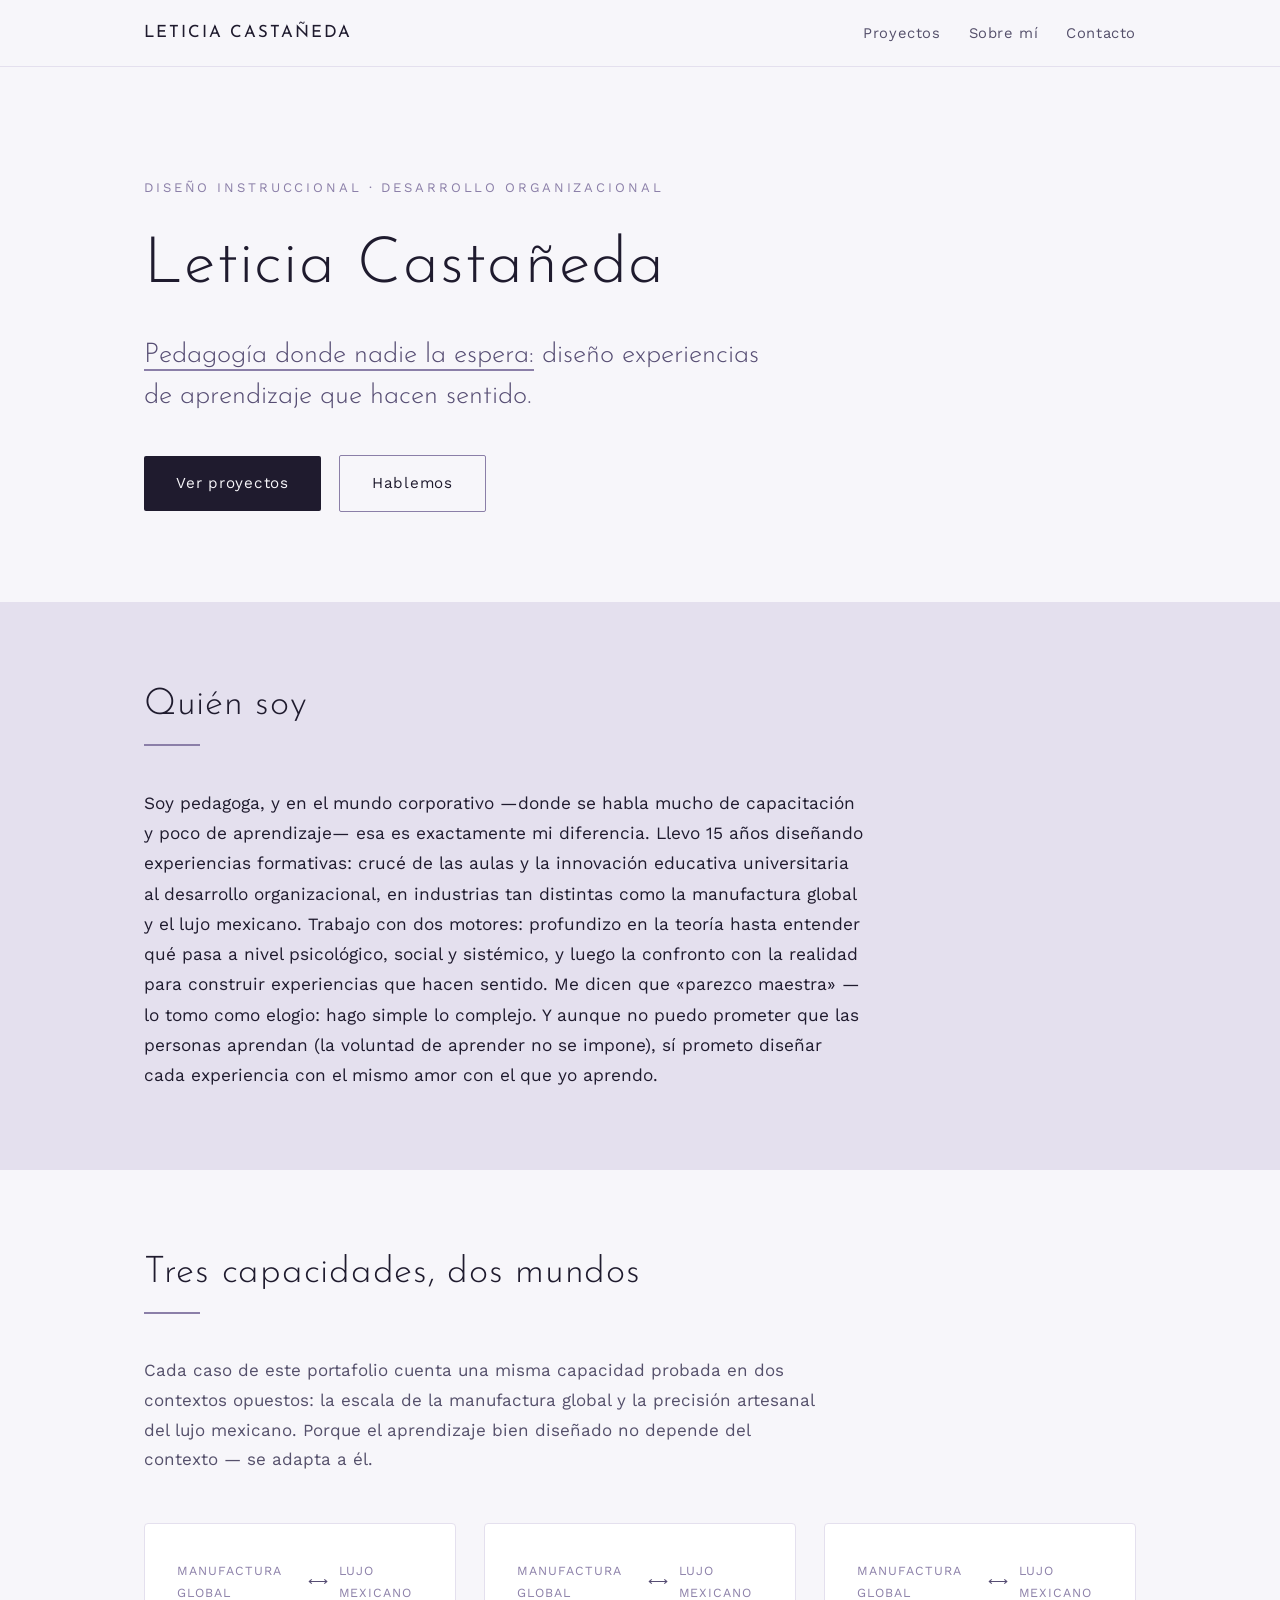
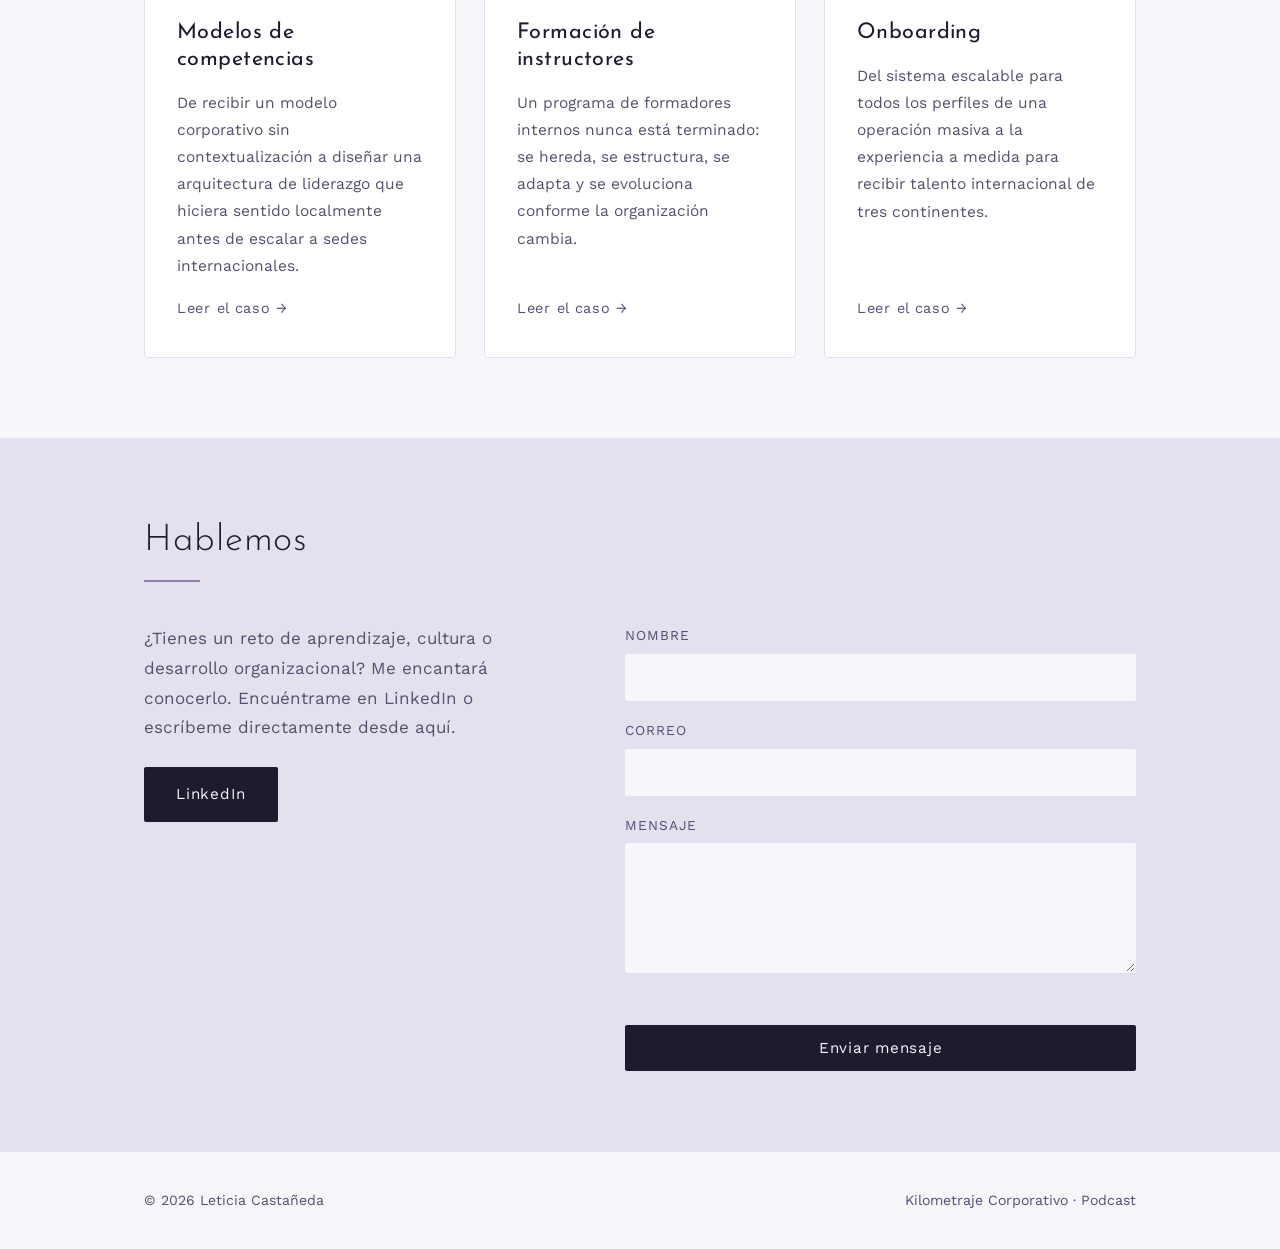
==== index.html @ 572f5802 "Home inicial" ====
<!DOCTYPE html>
<html lang="es">
<head>
  <meta charset="UTF-8">
  <meta name="viewport" content="width=device-width, initial-scale=1.0">
  <title>Leticia Castañeda — Diseño instruccional y desarrollo organizacional</title>
  <meta name="description" content="Pedagogía donde nadie la espera: diseño experiencias de aprendizaje que hacen sentido. Portafolio de Leticia Castañeda.">

  <link rel="preconnect" href="https://fonts.googleapis.com">
  <link rel="preconnect" href="https://fonts.gstatic.com" crossorigin>
  <link href="https://fonts.googleapis.com/css2?family=Josefin+Sans:wght@300;400&family=Work+Sans:wght@400;500&display=swap" rel="stylesheet">
  <link rel="stylesheet" href="styles.css">
</head>
<body>

  <!-- ============ NAVEGACIÓN ============ -->
  <nav class="nav">
    <div class="nav-inner">
      <a class="marca" href="index.html">Leticia Castañeda</a>
      <ul class="nav-links">
        <li><a href="#proyectos">Proyectos</a></li>
        <li><a href="sobre-mi.html">Sobre mí</a></li>
        <li><a href="#contacto">Contacto</a></li>
      </ul>
    </div>
  </nav>

  <!-- ============ HERO ============ -->
  <header class="hero">
    <div class="contenedor">
      <p class="hero-cejilla">Diseño instruccional · Desarrollo organizacional</p>
      <h1>Leticia Castañeda</h1>
      <p class="tagline"><em>Pedagogía donde nadie la espera:</em> diseño experiencias de aprendizaje que hacen sentido.</p>
      <div>
        <a class="boton" href="#proyectos">Ver proyectos</a>
        <a class="boton boton-suave" href="#contacto">Hablemos</a>
      </div>
    </div>
  </header>

  <!-- ============ QUIÉN SOY ============ -->
  <section class="quien-soy" id="quien-soy">
    <div class="contenedor">
      <h2 class="titulo-seccion">Quién soy</h2>
      <hr class="linea">
      <p>
        Soy pedagoga, y en el mundo corporativo —donde se habla mucho de capacitación
        y poco de aprendizaje— esa es exactamente mi diferencia. Llevo 15 años diseñando
        experiencias formativas: crucé de las aulas y la innovación educativa universitaria
        al desarrollo organizacional, en industrias tan distintas como la manufactura global
        y el lujo mexicano. Trabajo con dos motores: profundizo en la teoría hasta entender
        qué pasa a nivel psicológico, social y sistémico, y luego la confronto con la realidad
        para construir experiencias que hacen sentido. Me dicen que «parezco maestra» —
        lo tomo como elogio: hago simple lo complejo. Y aunque no puedo prometer que las
        personas aprendan (la voluntad de aprender no se impone), sí prometo diseñar cada
        experiencia con el mismo amor con el que yo aprendo.
      </p>
    </div>
  </section>

  <!-- ============ PROYECTOS ============ -->
  <section id="proyectos">
    <div class="contenedor">
      <h2 class="titulo-seccion">Tres capacidades, dos mundos</h2>
      <hr class="linea">
      <p class="intro-proyectos">
        Cada caso de este portafolio cuenta una misma capacidad probada en dos contextos
        opuestos: la escala de la manufactura global y la precisión artesanal del lujo
        mexicano. Porque el aprendizaje bien diseñado no depende del contexto — se adapta a él.
      </p>

      <div class="tarjetas">

        <a class="tarjeta" href="competencias.html">
          <div class="dos-mundos">
            <span>Manufactura global</span>
            <span class="puente">⟷</span>
            <span>Lujo mexicano</span>
          </div>
          <h3>Modelos de competencias</h3>
          <p>
            De recibir un modelo corporativo sin contextualización a diseñar una
            arquitectura de liderazgo que hiciera sentido localmente antes de escalar
            a sedes internacionales.
          </p>
          <span class="leer">Leer el caso →</span>
        </a>

        <a class="tarjeta" href="instructores.html">
          <div class="dos-mundos">
            <span>Manufactura global</span>
            <span class="puente">⟷</span>
            <span>Lujo mexicano</span>
          </div>
          <h3>Formación de instructores</h3>
          <p>
            Un programa de formadores internos nunca está terminado: se hereda, se
            estructura, se adapta y se evoluciona conforme la organización cambia.
          </p>
          <span class="leer">Leer el caso →</span>
        </a>

        <a class="tarjeta" href="onboarding.html">
          <div class="dos-mundos">
            <span>Manufactura global</span>
            <span class="puente">⟷</span>
            <span>Lujo mexicano</span>
          </div>
          <h3>Onboarding</h3>
          <p>
            Del sistema escalable para todos los perfiles de una operación masiva a la
            experiencia a medida para recibir talento internacional de tres continentes.
          </p>
          <span class="leer">Leer el caso →</span>
        </a>

      </div>
    </div>
  </section>

  <!-- ============ CONTACTO ============ -->
  <section class="contacto" id="contacto">
    <div class="contenedor">
      <h2 class="titulo-seccion">Hablemos</h2>
      <hr class="linea">
      <div class="contacto-grid">

        <div>
          <p>
            ¿Tienes un reto de aprendizaje, cultura o desarrollo organizacional?
            Me encantará conocerlo. Encuéntrame en LinkedIn o escríbeme directamente
            desde aquí.
          </p>
          <!-- REEMPLAZA el enlace de abajo con tu URL real de LinkedIn -->
          <a class="boton" href="https://www.linkedin.com/in/leticia-castañeda-b40a1b113" target="_blank" rel="noopener">LinkedIn</a>
        </div>

        <!-- REEMPLAZA TU_CODIGO con el ID que te dará Formspree -->
        <form class="formulario" action="https://formspree.io/f/xwvjadyo" method="POST">
          <div>
            <label for="nombre">Nombre</label>
            <input type="text" id="nombre" name="nombre" required>
          </div>
          <div>
            <label for="email">Correo</label>
            <input type="email" id="email" name="email" required>
          </div>
          <div>
            <label for="mensaje">Mensaje</label>
            <textarea id="mensaje" name="mensaje" required></textarea>
          </div>
          <button class="boton" type="submit">Enviar mensaje</button>
        </form>

      </div>
    </div>
  </section>

  <!-- ============ PIE ============ -->
  <footer>
    <div class="pie-inner">
      <span>© 2026 Leticia Castañeda</span>
      <!-- REEMPLAZA el enlace de abajo con la URL de tu podcast en Spotify -->
      <a href="https://open.spotify.com/show/7cbsrFc60LjgTQuLOnTyHB" target="_blank" rel="noopener">Kilometraje Corporativo · Podcast</a>
    </div>
  </footer>

</body>
</html>
---- styles.css ----
/* ============================================================
   LETICIA CASTAÑEDA — Portafolio
   Sistema de diseño: Lavanda editorial
   Para cambiar colores o tipografías de TODO el sitio,
   edita únicamente las variables de esta sección.
   ============================================================ */

:root {
  --fondo:        #F7F6FA;   /* blanco lavanda */
  --superficie:   #E4E0EE;   /* lavanda pálida (tarjetas, bloques) */
  --acento:       #8B7FA8;   /* malva */
  --profundo:     #564D73;   /* púrpura grisáceo (hovers, detalles) */
  --tinta:        #1F1B2E;   /* casi negro violáceo (textos) */
  --tinta-suave:  #55506B;   /* texto secundario */

  --titulos: 'Josefin Sans', sans-serif;
  --cuerpo:  'Work Sans', sans-serif;

  --ancho-max: 1040px;
}

/* ---------- Base ---------- */

* { margin: 0; padding: 0; box-sizing: border-box; }

html { scroll-behavior: smooth; }

body {
  background: var(--fondo);
  color: var(--tinta);
  font-family: var(--cuerpo);
  font-size: 17px;
  line-height: 1.75;
  -webkit-font-smoothing: antialiased;
}

h1, h2, h3 {
  font-family: var(--titulos);
  font-weight: 300;
  letter-spacing: 0.02em;
  line-height: 1.25;
}

a { color: var(--profundo); }

a:focus-visible,
button:focus-visible,
input:focus-visible,
textarea:focus-visible {
  outline: 2px solid var(--acento);
  outline-offset: 3px;
}

.contenedor {
  max-width: var(--ancho-max);
  margin: 0 auto;
  padding: 0 24px;
}

/* ---------- Navegación ---------- */

.nav {
  position: sticky;
  top: 0;
  background: rgba(247, 246, 250, 0.92);
  backdrop-filter: blur(8px);
  border-bottom: 1px solid var(--superficie);
  z-index: 10;
}

.nav-inner {
  max-width: var(--ancho-max);
  margin: 0 auto;
  padding: 18px 24px;
  display: flex;
  align-items: center;
  justify-content: space-between;
  gap: 16px;
}

.marca {
  font-family: var(--titulos);
  font-weight: 400;
  font-size: 1.05rem;
  letter-spacing: 0.12em;
  text-transform: uppercase;
  color: var(--tinta);
  text-decoration: none;
}

.nav-links {
  display: flex;
  gap: 28px;
  list-style: none;
}

.nav-links a {
  font-size: 0.92rem;
  letter-spacing: 0.04em;
  color: var(--tinta-suave);
  text-decoration: none;
  padding-bottom: 3px;
  border-bottom: 1px solid transparent;
  transition: color 0.2s, border-color 0.2s;
}

.nav-links a:hover { color: var(--profundo); border-color: var(--acento); }

/* ---------- Hero ---------- */

.hero {
  padding: 110px 0 90px;
}

.hero-cejilla {
  font-size: 0.82rem;
  letter-spacing: 0.22em;
  text-transform: uppercase;
  color: var(--acento);
  margin-bottom: 26px;
}

.hero h1 {
  font-size: clamp(2.4rem, 6vw, 4rem);
  margin-bottom: 30px;
}

.hero .tagline {
  font-family: var(--titulos);
  font-weight: 300;
  font-size: clamp(1.25rem, 3vw, 1.7rem);
  line-height: 1.5;
  color: var(--profundo);
  max-width: 640px;
  margin-bottom: 38px;
}

.hero .tagline em {
  font-style: normal;
  border-bottom: 2px solid var(--acento);
}

.boton {
  display: inline-block;
  background: var(--tinta);
  color: var(--fondo);
  font-family: var(--cuerpo);
  font-size: 0.95rem;
  letter-spacing: 0.05em;
  text-decoration: none;
  padding: 14px 32px;
  border: none;
  border-radius: 2px;
  cursor: pointer;
  transition: background 0.2s;
}

.boton:hover { background: var(--profundo); }

.boton-suave {
  background: transparent;
  color: var(--tinta);
  border: 1px solid var(--acento);
  margin-left: 12px;
}

.boton-suave:hover { background: var(--superficie); }

/* ---------- Secciones ---------- */

section { padding: 80px 0; }

.titulo-seccion {
  font-size: clamp(1.7rem, 4vw, 2.3rem);
  margin-bottom: 16px;
}

.linea {
  width: 56px;
  height: 2px;
  background: var(--acento);
  border: none;
  margin: 0 0 42px;
}

/* ---------- Quién soy ---------- */

.quien-soy { background: var(--superficie); }

.quien-soy p {
  max-width: 720px;
  font-size: 1.08rem;
}

/* ---------- Proyectos ---------- */

.intro-proyectos {
  max-width: 680px;
  color: var(--tinta-suave);
  margin-bottom: 48px;
}

.tarjetas {
  display: grid;
  grid-template-columns: repeat(auto-fit, minmax(280px, 1fr));
  gap: 28px;
}

.tarjeta {
  background: #FFFFFF;
  border: 1px solid var(--superficie);
  border-radius: 4px;
  padding: 36px 32px;
  display: flex;
  flex-direction: column;
  gap: 16px;
  text-decoration: none;
  color: var(--tinta);
  transition: transform 0.25s, border-color 0.25s;
}

.tarjeta:hover {
  transform: translateY(-4px);
  border-color: var(--acento);
}

.tarjeta h3 {
  font-size: 1.35rem;
  font-weight: 400;
}

.tarjeta p {
  font-size: 0.97rem;
  color: var(--tinta-suave);
  flex-grow: 1;
}

/* Sello distintivo: los dos mundos de cada caso */
.dos-mundos {
  display: flex;
  align-items: center;
  gap: 10px;
  font-size: 0.78rem;
  letter-spacing: 0.08em;
  text-transform: uppercase;
  color: var(--acento);
}

.dos-mundos span::after {
  content: "";
}

.dos-mundos .puente {
  color: var(--profundo);
  font-size: 0.9rem;
}

.tarjeta .leer {
  font-size: 0.9rem;
  letter-spacing: 0.05em;
  color: var(--profundo);
}

/* ---------- Contacto ---------- */

.contacto { background: var(--superficie); }

.contacto-grid {
  display: grid;
  grid-template-columns: 1fr 1.2fr;
  gap: 56px;
  align-items: start;
}

.contacto p { max-width: 420px; color: var(--tinta-suave); }

.contacto .boton { margin-top: 24px; }

.formulario {
  display: flex;
  flex-direction: column;
  gap: 18px;
}

.formulario label {
  font-size: 0.85rem;
  letter-spacing: 0.06em;
  text-transform: uppercase;
  color: var(--profundo);
  display: block;
  margin-bottom: 6px;
}

.formulario input,
.formulario textarea {
  width: 100%;
  background: var(--fondo);
  border: 1px solid transparent;
  border-radius: 2px;
  padding: 13px 14px;
  font-family: var(--cuerpo);
  font-size: 0.98rem;
  color: var(--tinta);
  transition: border-color 0.2s;
}

.formulario input:focus,
.formulario textarea:focus {
  border-color: var(--acento);
  outline: none;
}

.formulario textarea { min-height: 130px; resize: vertical; }

/* ---------- Pie ---------- */

footer {
  padding: 36px 0;
  border-top: 1px solid var(--superficie);
}

.pie-inner {
  max-width: var(--ancho-max);
  margin: 0 auto;
  padding: 0 24px;
  display: flex;
  justify-content: space-between;
  align-items: center;
  gap: 16px;
  flex-wrap: wrap;
  font-size: 0.88rem;
  color: var(--tinta-suave);
}

.pie-inner a { color: var(--profundo); text-decoration: none; }
.pie-inner a:hover { text-decoration: underline; }

/* ---------- Animación de entrada (respeta reduced motion) ---------- */

@media (prefers-reduced-motion: no-preference) {
  .hero > .contenedor > * {
    opacity: 0;
    transform: translateY(14px);
    animation: aparecer 0.7s ease forwards;
  }
  .hero > .contenedor > *:nth-child(2) { animation-delay: 0.12s; }
  .hero > .contenedor > *:nth-child(3) { animation-delay: 0.24s; }
  .hero > .contenedor > *:nth-child(4) { animation-delay: 0.36s; }

  @keyframes aparecer {
    to { opacity: 1; transform: translateY(0); }
  }
}

/* ---------- Responsivo ---------- */

@media (max-width: 760px) {
  .hero { padding: 70px 0 60px; }
  section { padding: 60px 0; }
  .contacto-grid { grid-template-columns: 1fr; gap: 40px; }
  .nav-links { gap: 18px; }
  .nav-links a { font-size: 0.85rem; }
  .boton-suave { margin-left: 0; margin-top: 12px; }
}
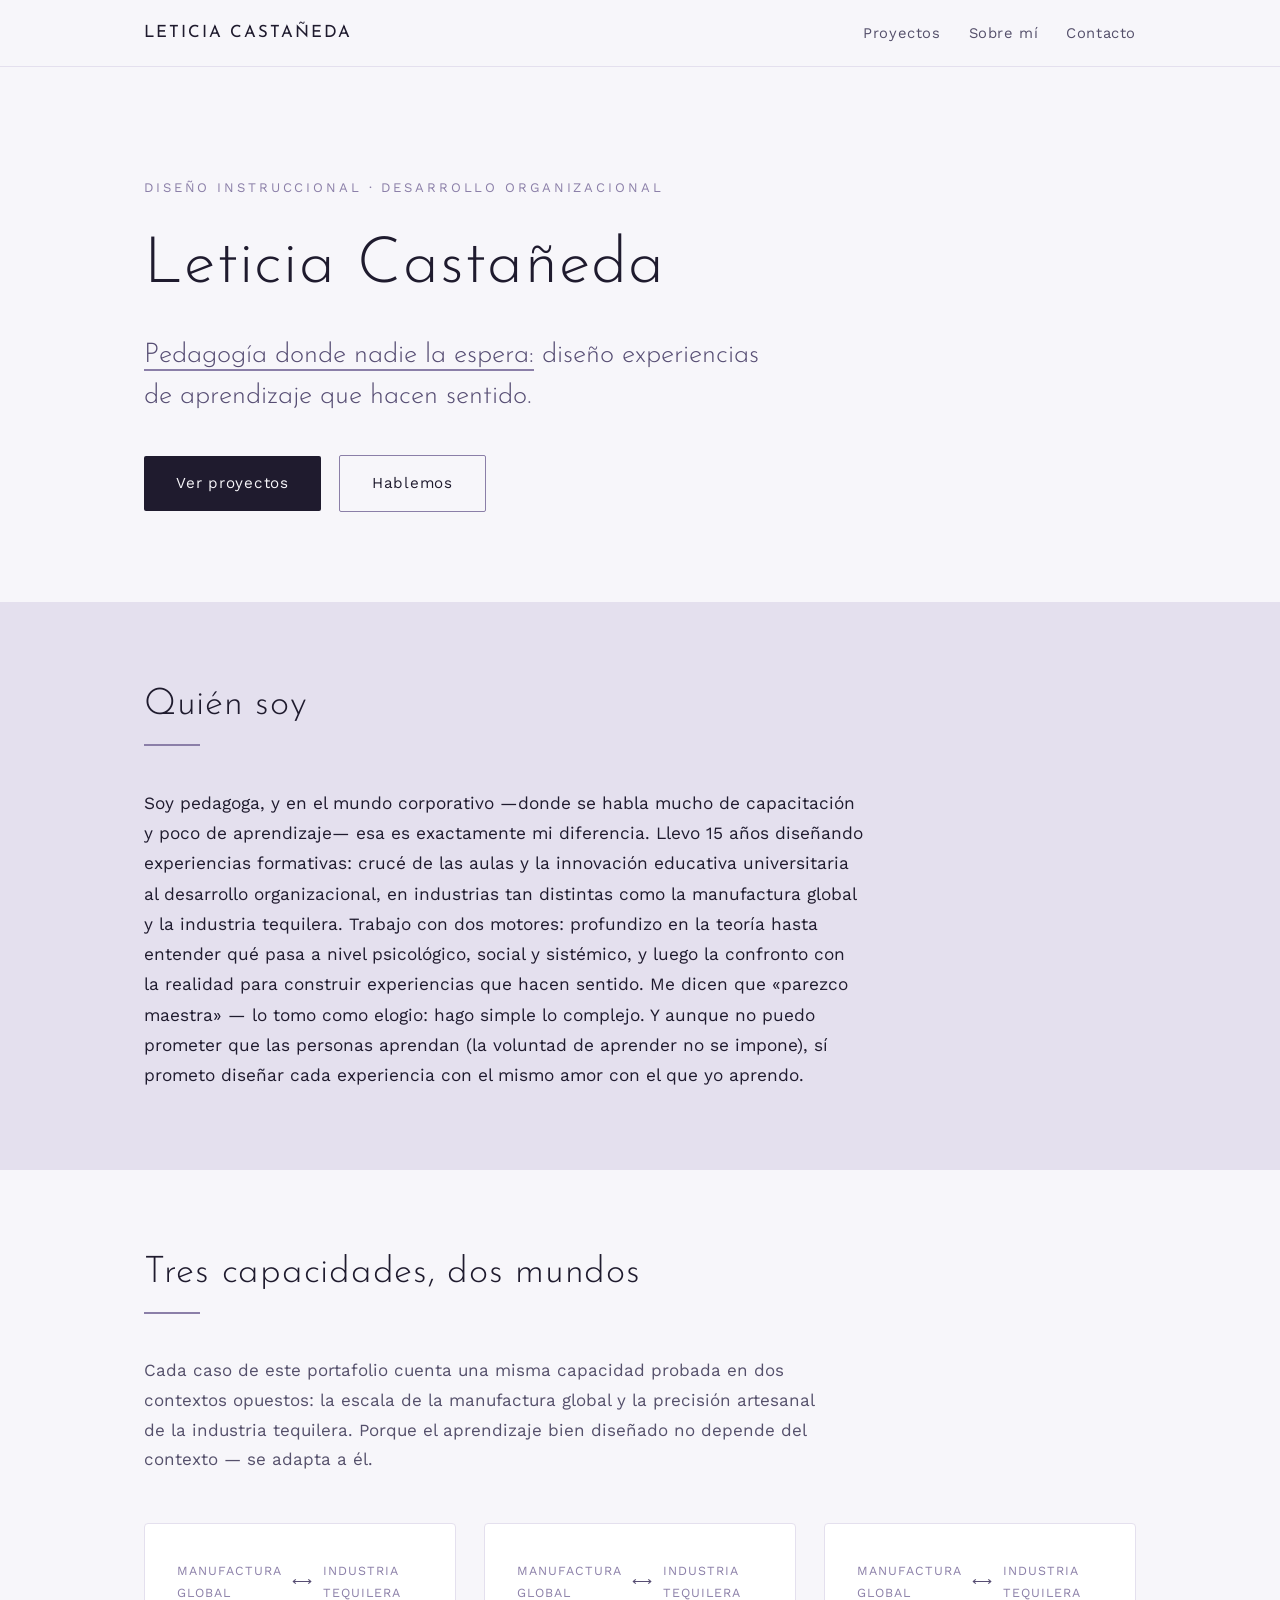
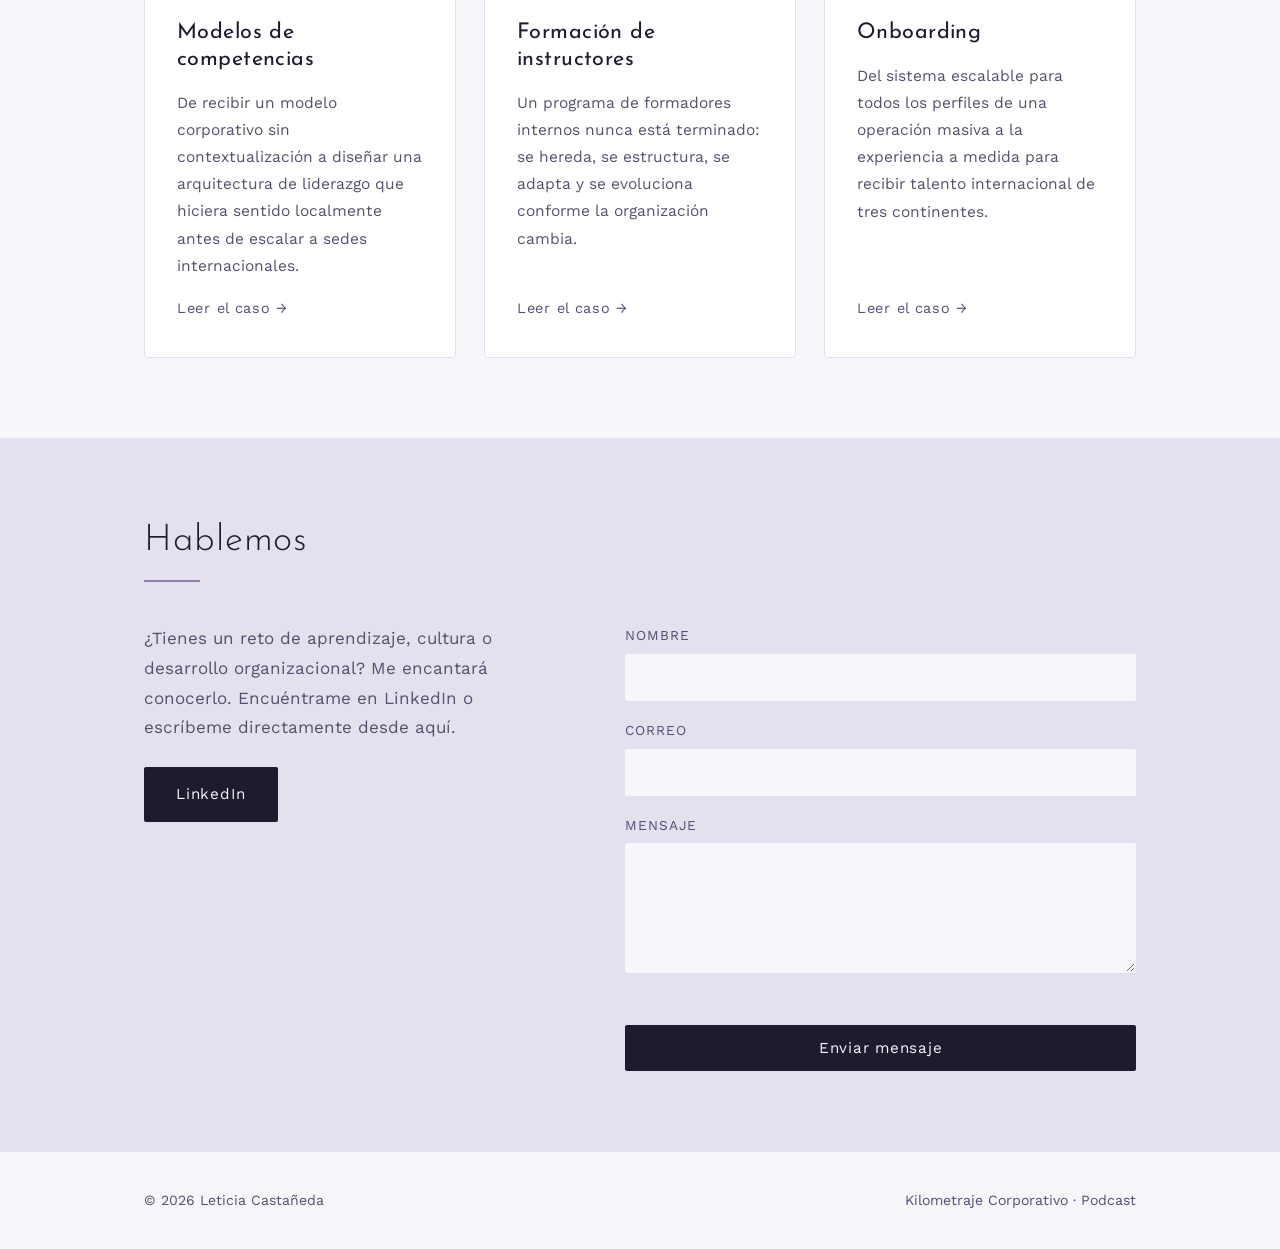
==== commit f94b9029: "Home v2" ====
--- a/index.html
+++ b/index.html
@@ -48,7 +48,7 @@
         y poco de aprendizaje— esa es exactamente mi diferencia. Llevo 15 años diseñando
         experiencias formativas: crucé de las aulas y la innovación educativa universitaria
         al desarrollo organizacional, en industrias tan distintas como la manufactura global
-        y el lujo mexicano. Trabajo con dos motores: profundizo en la teoría hasta entender
+        y la industria tequilera. Trabajo con dos motores: profundizo en la teoría hasta entender
         qué pasa a nivel psicológico, social y sistémico, y luego la confronto con la realidad
         para construir experiencias que hacen sentido. Me dicen que «parezco maestra» —
         lo tomo como elogio: hago simple lo complejo. Y aunque no puedo prometer que las
@@ -65,8 +65,8 @@
       <hr class="linea">
       <p class="intro-proyectos">
         Cada caso de este portafolio cuenta una misma capacidad probada en dos contextos
-        opuestos: la escala de la manufactura global y la precisión artesanal del lujo
-        mexicano. Porque el aprendizaje bien diseñado no depende del contexto — se adapta a él.
+        opuestos: la escala de la manufactura global y la precisión artesanal de la industria
+        tequilera. Porque el aprendizaje bien diseñado no depende del contexto — se adapta a él.
       </p>
 
       <div class="tarjetas">
@@ -75,7 +75,7 @@
           <div class="dos-mundos">
             <span>Manufactura global</span>
             <span class="puente">⟷</span>
-            <span>Lujo mexicano</span>
+            <span>Industria tequilera</span>
           </div>
           <h3>Modelos de competencias</h3>
           <p>
@@ -90,7 +90,7 @@
           <div class="dos-mundos">
             <span>Manufactura global</span>
             <span class="puente">⟷</span>
-            <span>Lujo mexicano</span>
+            <span>Industria tequilera</span>
           </div>
           <h3>Formación de instructores</h3>
           <p>
@@ -104,7 +104,7 @@
           <div class="dos-mundos">
             <span>Manufactura global</span>
             <span class="puente">⟷</span>
-            <span>Lujo mexicano</span>
+            <span>Industria tequilera</span>
           </div>
           <h3>Onboarding</h3>
           <p>
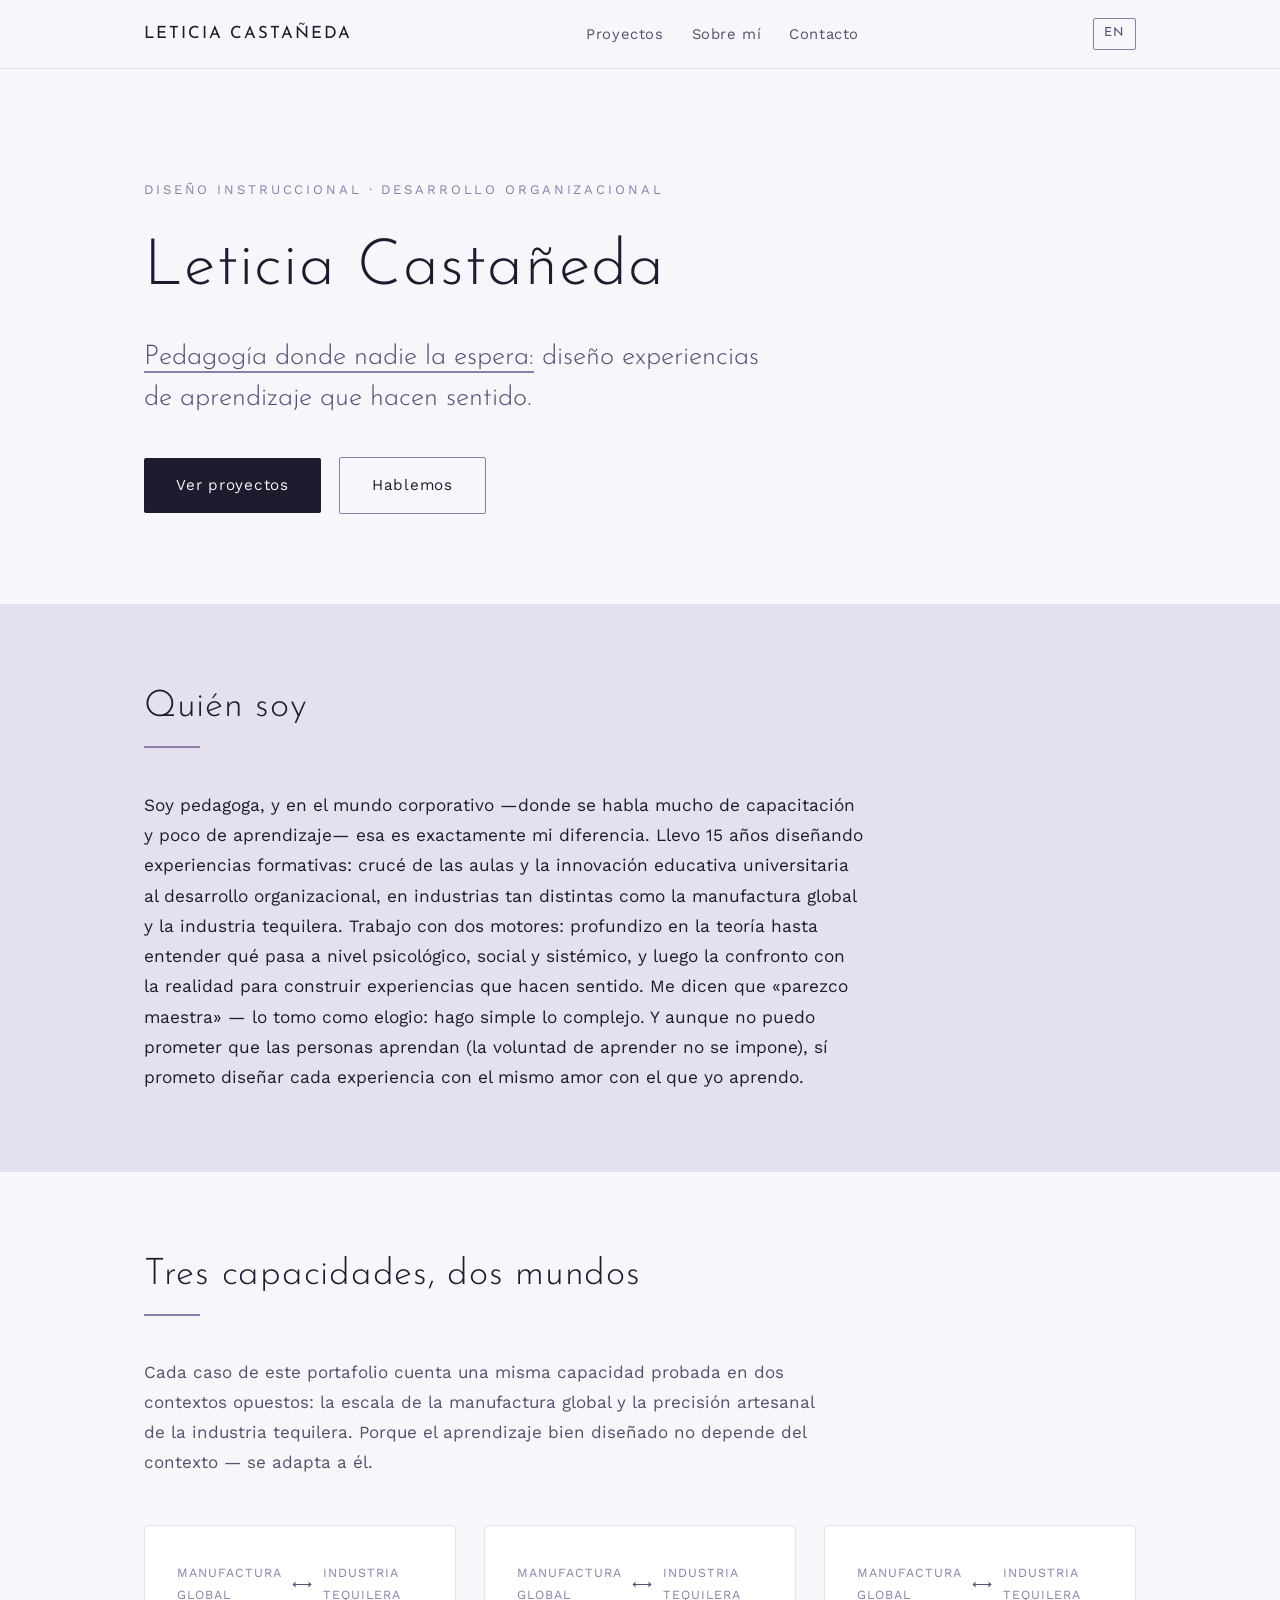
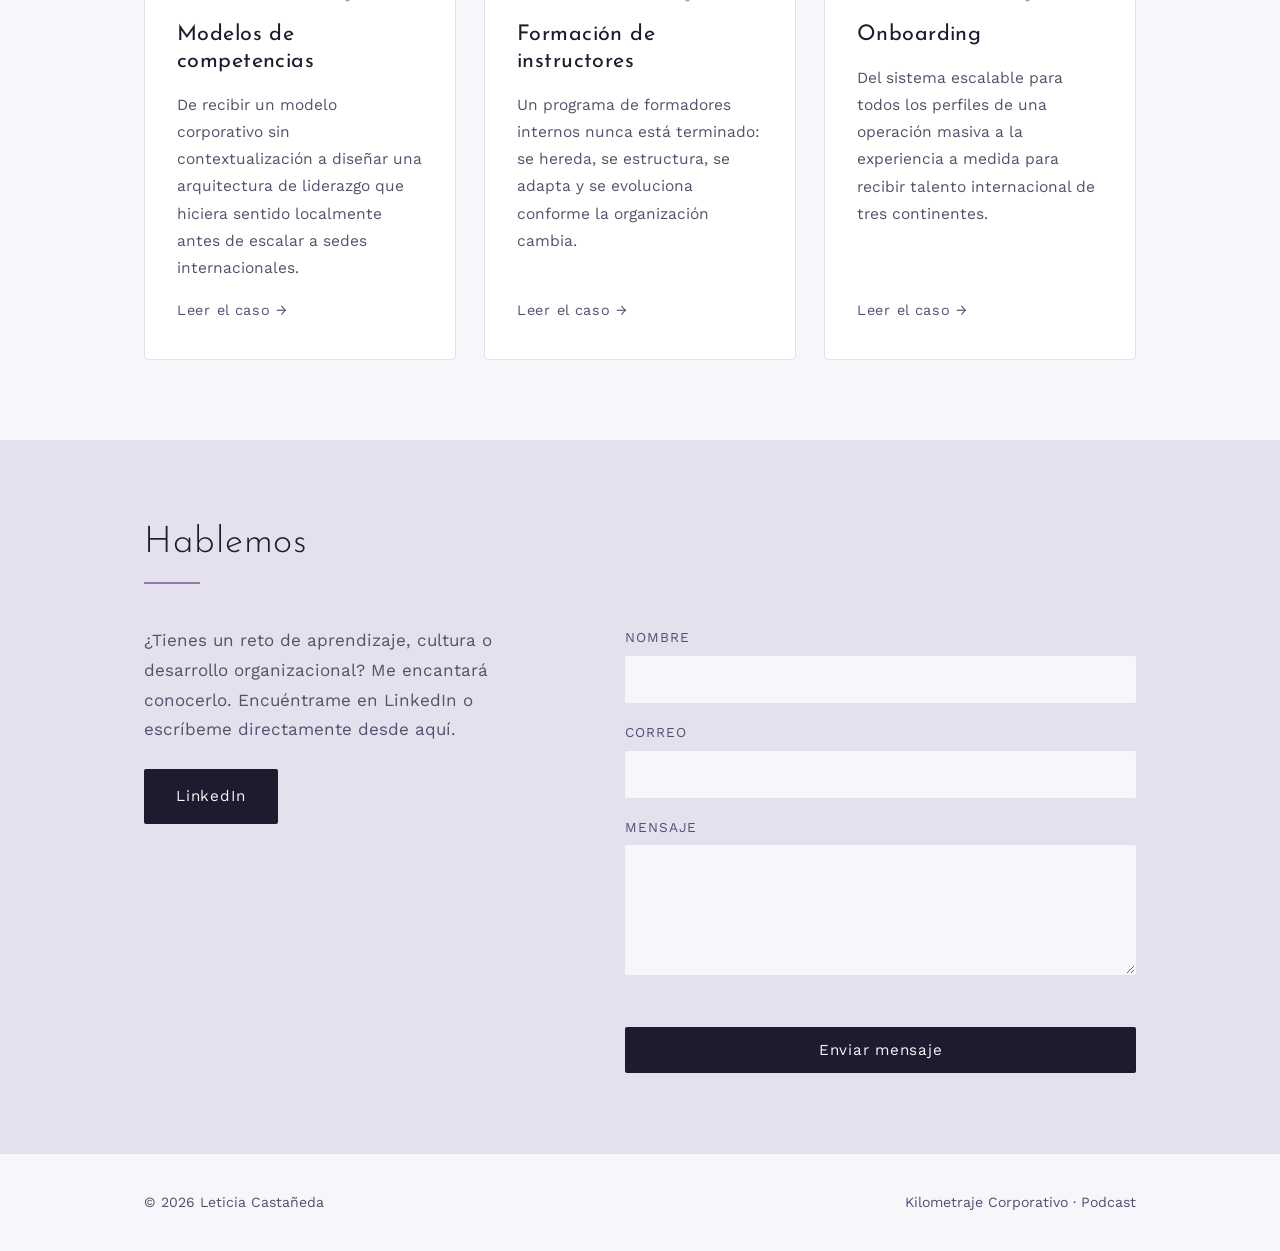
==== commit 18c46609: "Update index.html" ====
--- a/index.html
+++ b/index.html
@@ -10,6 +10,24 @@
   <link rel="preconnect" href="https://fonts.gstatic.com" crossorigin>
   <link href="https://fonts.googleapis.com/css2?family=Josefin+Sans:wght@300;400&family=Work+Sans:wght@400;500&display=swap" rel="stylesheet">
   <link rel="stylesheet" href="styles.css">
+  <style>
+    .btn-idioma {
+      font-family: var(--titulos);
+      font-size: 0.78rem;
+      letter-spacing: 0.12em;
+      color: var(--tinta-suave);
+      border: 1px solid var(--acento);
+      border-radius: 2px;
+      padding: 4px 10px;
+      text-decoration: none;
+      transition: background 0.2s, color 0.2s;
+      white-space: nowrap;
+    }
+    .btn-idioma:hover {
+      background: var(--acento);
+      color: var(--fondo);
+    }
+  </style>
 </head>
 <body>
 
@@ -22,6 +40,7 @@
         <li><a href="sobre-mi.html">Sobre mí</a></li>
         <li><a href="#contacto">Contacto</a></li>
       </ul>
+      <a class="btn-idioma" href="en/index.html">EN</a>
     </div>
   </nav>
 
